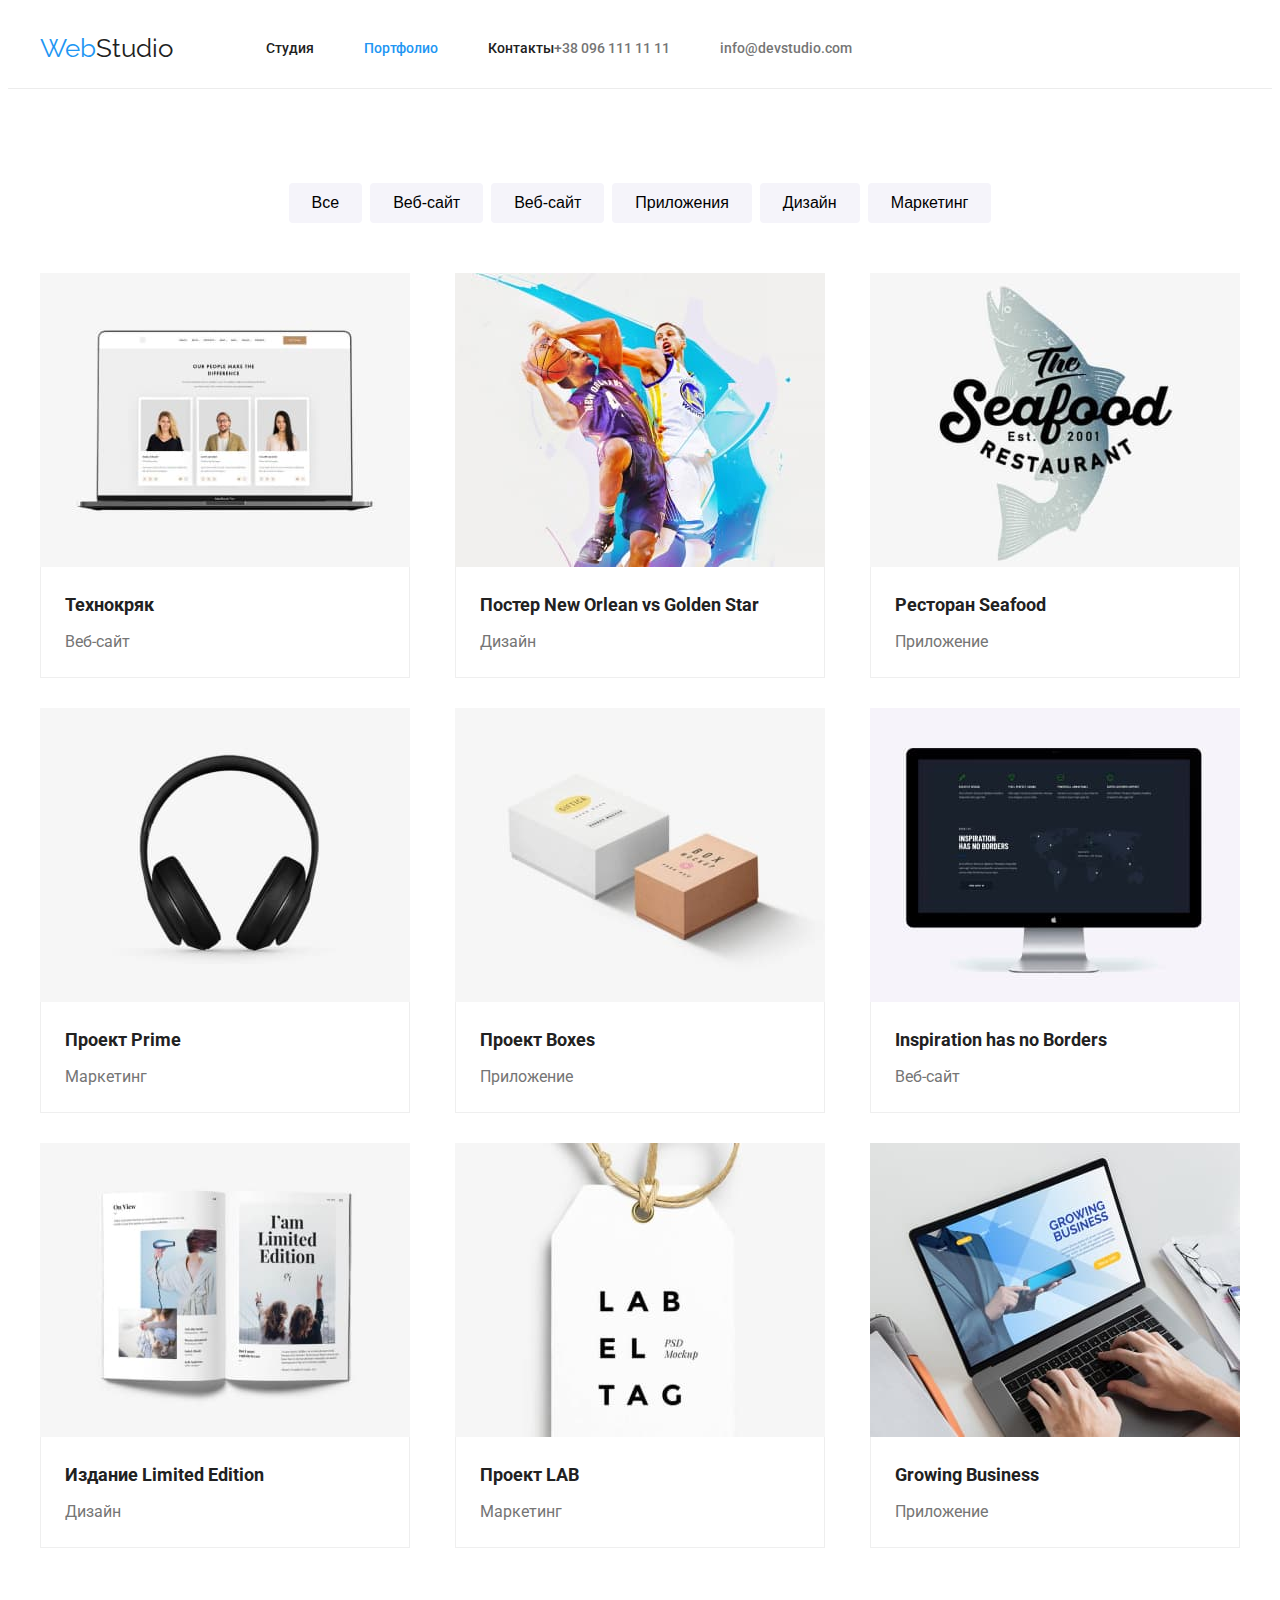
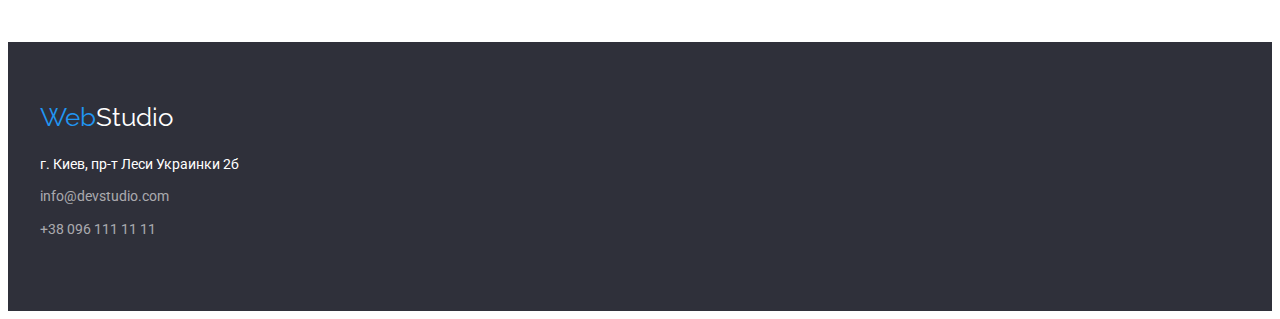
==== portfolio.html @ 3dfd872c "Initial commit" ====
<!DOCTYPE html>
<html lang="en">
  <head>
    <meta charset="UTF-8" />
    <meta http-equiv="X-UA-Compatible" content="IE=edge" />
    <meta name="viewport" content="width=device-width, initial-scale=1.0" />

    <title>Портфолио</title>
    <link
      href="https://fonts.googleapis.com/css2?family=Raleway:wght@700&family=Roboto:wght@400;500;700;900&display=swap"
      rel="stylesheet"
    />
    <link rel="stylesheet" href="https://cdnjs.cloudflare.com/ajax/libs/modern-normalize/1.1.0/modern-normalize.min.css" integrity="sha512-wpPYUAdjBVSE4KJnH1VR1HeZfpl1ub8YT/NKx4PuQ5NmX2tKuGu6U/JRp5y+Y8XG2tV+wKQpNHVUX03MfMFn9Q==" crossorigin="anonymous" referrerpolicy="no-referrer" />
    <link rel="stylesheet" href="./css/styles.css" />
  </head>
  <body>
    <header class="header">
      <div class="header-container container">
        <a class="header-logo" href="./index.html" title="WebStudio"
          ><span class="web">Web</span><span class="studio">Studio</span></a
        >
        <nav>
          <ul class="header-nav-group">
            <li class="header-nav-item"><a class="header-nav" href="./index.html">Студия</a></li>
            <li class="header-nav-item"><a class="header-nav curent" href="./portfolio.html">Портфолио</a></li>
            <li class="header-nav-item"><a class="header-nav" href="kontactu">Контакты</a></li>
          </ul>
        </nav>
        <div class="section-header-contacts">
        <ul class="header-contact-container">
          <li class="header-contacts-item" ><a class="header-contacts" href="tel:+380961111111">+38 096 111 11 11</a></li>
          <li class="header-contacts-item" ><a class="header-contacts" href="mailto:info@devstidio.com">info@devstudio.com</a></li>
        </ul>
      </div>
     
      </div>
    </header>
    <main>
      <section class="section" >
        <div class="container">
          <ul class="filter">
            <li class="filter-item"><button type="button" class="filter-button">Все</button></li>
            <li class="filter-item"><button type="button" class="filter-button">Веб-сайт</button></li>
            <li class="filter-item"><button type="button" class="filter-button">Веб-сайт</button></li>
            <li class="filter-item"><button type="button" class="filter-button">Приложения</button></li>
            <li class="filter-item"><button type="button" class="filter-button">Дизайн</button></li>
            <li class="filter-item"><button type="button" class="filter-button">Маркетинг</button></li>
          </ul>
          <ul class="items">
            <li class="item">
              <div class="item-image">
                <img class="item-image-img" src="./images/1.jpg" alt="пример работы" width="370" />
              </div>
              <div class="item-details">
                <h3 class="item-details-title">Технокряк</h3>
                <p class="item-details-category">Веб-сайт</p>
              </div>
            </li>

            <li class="item">
              <div class="item-image">
                <img class="item-image-img" src="./images/2.jpg" alt="пример работы" width="370" />
              </div>
              <div class="item-details">
                <h3 class="item-details-title">Постер New Orlean vs Golden Star</h3>
                <p class="item-details-category">Дизайн</p>
              </div>
            </li>

            <li class="item">
              <div class="item-image">
                <img class="item-image-img" src="./images/3.jpg" alt="пример работы" width="370" />
              </div>
              <div class="item-details">
                <h3 class="item-details-title">Ресторан Seafood</h3>
                <p class="item-details-category">Приложение</p>
              </div>
            </li>
            <li class="item">
              <div class="item-image">
                <img class="item-image-img" src="./images/4.jpg" alt="пример работы" width="370" />
              </div>
              <div class="item-details">
                <h3 class="item-details-title">Проект Prime</h3>
                <p class="item-details-category">Маркетинг</p>
              </div>
            </li>

            <li class="item">
              <div class="item-image">
                <img class="item-image-img" src="./images/5.jpg" alt="пример работы" width="370" />
              </div>
              <div class="item-details">
                <h3 class="item-details-title">Проект Boxes</h3>
                <p class="item-details-category">Приложение</p>
              </div>
            </li>
            <li class="item">
              <div class="item-image">
                <img class="item-image-img" src="./images/6.jpg" alt="пример работы" width="370" />
              </div>
              <div class="item-details">
                <h3 class="item-details-title">Inspiration has no Borders</h3>
                <p class="item-details-category">Веб-сайт</p>
              </div>
            </li>
            <li class="item">
              <div class="item-image">
                <img class="item-image-img" src="./images/7.jpg" alt="пример работы" width="370" />
              </div>
              <div class="item-details">
                <h3 class="item-details-title">Издание Limited Edition</h3>
                <p class="item-details-category">Дизайн</p>
              </div>
            </li>
            <li class="item">
              <div class="item-image">
                <img class="item-image-img"  src="./images/8.jpg" alt="пример работы" width="370" />
              </div>
              <div class="item-details">
                <h3 class="item-details-title">Проект LAB</h3>
                <p class="item-details-category">Маркетинг</p>
              </div>
            </li>
            <li class="item">
              <div class="item-image">
                <img class="item-image-img" src="./images/9.jpg" alt="пример работы" width="370" />
              </div>
              <div class="item-details">
                <h3 class="item-details-title">Growing Business</h3>
                <p class="item-details-category">Приложение</p>
              </div>
            </li>
          </ul>
        </div>
      </section>
    </main>
    <footer class="footer">
   
      <div class="container">
        <a class="footer-logo" href="./index.html" title="WebStudio"
          ><span class="web">Web</span><span class="studio-footer">Studio</span></a
        >

        <address class="address-section">
          <ul class="footer-adress">
            <li class="address-items">
              <a
                class="adres"
                href="https://www.google.co/maps/place/%D0%B1%D1%83%D0%BB.+%D0%9B%D0%B5%D1%81%D0%B8+%D0%A3%D0%BA%D1%80%D0%B0%D0%B8%D0%BD%D0%BA%D0%B8,+2,+%D0%9A%D0%B8%D0%B5%D0%B2,+02000/@50.4380034,30.5231071,17z/data=!3m1!4b1!4m5!3m4!1s0x40d4cf01cf686589:0x1debb33ce8d40a66!8m2!3d50.4380034!4d30.5252958"
                >г. Киев, пр-т Леси Украинки 2б</a
              >
            </li>
            <li class="address-items">
              <a class="contacts-upper" href="mailto:info@devstidio.com">info@devstudio.com</a>
            </li>
            <li class="address-items"><a class="contacts-upper" href="tel:+380961111111">+38 096 111 11 11</a></li>
          </ul>
        </address>
      </div>
   
  </footer>
  </body>
</html>
---- css/styles.css ----
a {
  text-decoration: none; /* Отменяем подчеркивание у ссылки */
}
ul {
  list-style: none;
  padding: 0px;
  margin: 0px;
}
* h1,
h2,
h3,
h4,
h5,
h6,
p {
  margin: 0px;
  padding: 0px;
}
/* VARIABLE VALUE */
:root {
  /* bgl */
  --text-element-color: #757575;
  --body-background-color: #fff;
  --item-detail-item-color: #212121;
  /* text color */
  --filter-button-color: #f5f4fa;
  --liting-color: #2196f3;
  --background-color-second: #2f303a;
}

body {
  font-family: Roboto, 'sans-serif';
  background-color: var(--body-background-color);
  color: var(--item-detail-item-color);
}
.section {
  background-color: var(--body-background-color);

  margin-right: auto;
  margin-left: auto;
  /* margin-bottom: 94px; */
  padding-bottom: 94px;
  padding-top: 94px;
}
.container {
  margin-left: auto;
  margin-right: auto;
  width: 1200px;
  padding-left: 15px;
  padding-right: 15px;
}
.section-main {
  background-color: var(--body-background-color);
  width: 1200px;

  margin-top: 0px;
  margin-right: auto;
  margin-left: auto;
}

/* Header */

.header {
  border-bottom: 1px solid #ececec;
}
.header-container {
  display: flex;
  align-items: center;
}
.header-logo {
  display: block;
  margin-right: 93px;
}
.web {
  font-size: 26px;
  font-family: Raleway;
  color: var(--liting-color);

  line-height: 1.1738;
}
.studio {
  font-family: Raleway;
  color: var(--item-detail-item-color);
  font-size: 26px;
  line-height: 1.1738;
}

.header-nav-group {
  display: flex;
  color: var(--item-detail-item-color);
  font-size: 14px;
  line-height: 1.1428;
  padding: 0px;
}
.header-nav-item {
  margin-right: 50px;
}
.header-nav-item:last-child {
  margin-right: 0px;
}
.header-nav {
  color: var(--item-detail-item-color);

  font-family: Roboto;
  font-style: normal;
  font-weight: 500;
  font-size: 14px;
  line-height: 1.1428;
  padding: 32px 0;
  display: inline-block;
}
.header-nav:focus,
.header-nav:hover,
.header-nav:active {
  color: var(--liting-color);
}

.header-contact-container {
  display: flex;
  align-items: center;
  justify-content: center;
  margin-left: auto;
}

.header-contacts {
  color: var(--text-element-color);
  font-family: Roboto;
  font-style: normal;
  font-weight: 500;
  font-size: 14px;
  line-height: 1.1721;
}
.header-contacts {
  display: flex;
  align-items: center;
  justify-content: center;
}
.header-contacts-item:first-child {
  margin-right: 50px;
}

.header-contacts-item:hover .header-feadback-icon {
  fill: #2196f3;
}
.header-contacts:hover,
.header-contacts:active,
.header-contacts:focus {
  color: var(--liting-color);
}

.curent {
  color: var(--liting-color);
}
.header-feadback-icon {
  display: block;
  margin-right: 10px;
}

/* HERO */

.hero {
}
.hero-section {
  /* background-color: var(--background-color-second); */
  max-width: 1600px;

  background-size: cover;
  background-position: center;

  background-image: linear-gradient(to right, rgba(47, 48, 58, 0.4) 100%, rgba(47, 48, 58, 0.4)),
    url(../images/overlay.jpg);
  margin-left: auto;
  margin-right: auto;
  padding-bottom: 200px;
  padding-top: 200px;

  box-sizing: border-box;
}
.overlay {
}

.hero-text {
  text-transform: uppercase;
  font-family: Roboto;
  font-style: normal;
  font-weight: 900;
  font-size: 44px;
  letter-spacing: 0.06em;
  line-height: 1.3636;
  text-align: center;
  color: var(--body-background-color);
  width: 696px;
  margin-bottom: 30px;
  margin-left: auto;
  margin-right: auto;
}

.container-service-button {
  text-align: center;
  padding-bottom: 200px;
}
.service-order-button {
  background-color: var(--liting-color);
  font-style: normal;
  font-weight: bold;
  font-size: 16px;
  line-height: 1.875;
  color: var(--body-background-color);
  cursor: pointer;
  padding: 10px 32px;
  border-radius: 4px;
  border: none;
  margin: 0px auto;
  display: block;
}

/* FEATURES */
.feature-section {
  margin-left: auto;
  margin-right: auto;
  padding-bottom: 0px;
}
.feature-container-section {
  display: flex;
}
.feature-heading {
  text-transform: uppercase;
  font-style: normal;
  font-weight: bold;
  font-size: 14px;
  line-height: 1.1428;
  color: var(--item-detail-item-color);
  margin-bottom: 10px;
}
.feature-items {
  margin-right: 30px;
}
.feature-items:last-child {
  margin-right: 0px;
}
.feature-items-icon {
  display: flex;
  justify-content: center;
  align-items: center;
  content: '';
  background-size: content;
  background-repeat: no-repeat;
  background-position: center;
  height: 120px;
  width: 270px;
  border-radius: 4px;
  margin-bottom: 30px;
  background-color: #f5f4fa;
}
/* .icon-attention::before{
  background-image: url(../images/Group.svg);
}

.feature-items:last-child{
  margin-right: 0px;
}
.icon-punctuality::before{
background-image: url(../images/clock\ 1.svg);
}
.icon-pllaning::before{
  background-image: url(../images/diagram\ 1.svg);
}
.icon-technologies::before{
  background-image: url(../images/astronaut\ 1.svg);
 
} */
.feature-description {
  font-style: normal;
  font-weight: normal;
  font-size: 14px;
  line-height: 1.7142;
  color: var(--text-element-color);
}
.section-heading {
  font-style: normal;
  font-weight: bold;
  font-size: 36px;
  line-height: 1.166666;
  color: var(--item-detail-item-color);
  text-align: center;
  margin-bottom: 50px;
}

.what-we-do-image {
  display: flex;
  justify-content: space-between;
}

.name {
  font-style: normal;
  font-weight: 500;
  font-size: 16px;
  line-height: 1.1875;
  color: var(--item-detail-item-color);
  margin-top: 30px;
  margin-bottom: 10px;
  text-align: center;
}
.position {
  font-style: normal;
  font-weight: normal;
  font-size: 16px;
  line-height: 1.1875;
  color: var(--text-element-color);
  text-align: center;
  margin-bottom: 16px;
}
.heder-nav:hover,
heder-nav:active,
.heder-nav:focus {
  color: var(--liting-color);
}
.adres:hover,
.adres:active,
.contacts-upper:hover,
.contacts-upper:active,
.contacts-upper:focus,
.adres:focus {
  color: var(--liting-color);
}

.our-team-section {
  background-color: var(--filter-button-color);
}
.team-items {
  display: flex;
  justify-content: space-between;
}
.hooman {
  background-color: var(--body-background-color);
  width: 270px;
  margin-right: 30px;
  box-shadow: 0px 1px 3px rgba(0, 0, 0, 0.12), 0px 1px 1px rgba(0, 0, 0, 0.14),
    0px 2px 1px rgba(0, 0, 0, 0.2);
  border-radius: 0px 0px 4px 4px;
}
.social-list {
  display: flex;
  align-items: center;

  justify-content: center;
  padding-bottom: 30px;
}
.social-item {
  display: flex;
  align-items: center;
  justify-content: center;
  margin-right: 10px;
}
.social-item:last-child {
  margin-right: 0px;
}
.social-link {
  display: flex;
  fill: #afb1b8;
  height: 44px;
  width: 44px;
  align-items: center;
  justify-content: center;

  border-radius: 50%;
}
.social-item:hover .social-link {
  fill: var(--body-background-color);
  background-color: #2196f3;
}
.hooman:last-child {
  margin-right: 0px;
}
.studio-footer {
  font-family: Raleway;
  color: var(--body-background-color);
  font-size: 26px;
  line-height: 1.1738;
}
.nav {
  display: inline-flex;
  justify-content: space-around;
}

.text-element {
  font-family: inherit;
  font-size: 14 px;
  line-height: 1.7;
  color: var(--text-element-color);
}

.main-container {
}

.filter {
  display: flex;
  justify-content: center;
  margin-bottom: 50px;
}
.filter-item {
  display: block;
  margin-right: 8px;
}
.filter-item:last-child {
  margin-right: 0px;
}
.filter-button {
  display: inline-block;
  background-color: var(--filter-button-color);
  cursor: pointer;
  font-style: normal;
  font-weight: 500;
  font-size: 16px;
  line-height: 1.625;
  border-radius: 4px;
  padding: 6px 22px;
  text-align: center;
  border: 1px solid transparent;
}

.filter-button:hover,
.filter-button:focus {
  background-color: var(--liting-color);
  color: var(--body-background-color);
  cursor: pointer;
}

.items {
  display: flex;
  flex-wrap: wrap;
  justify-content: space-between;
}

.item {
  display: flex;
  flex-direction: column;
  margin-right: 30px;
  margin-top: 30px;
}
.item:nth-child(3n) {
  margin-right: 0px;
}

.item:nth-child(-n + 3) {
  margin-top: 0px;
}

.item-details {
  border-bottom: 1px solid #eeeeeeee;
  border-left: 1px solid #eeeeeeee;
  border-right: 1px solid #eee;
  padding-top: 20px;
  padding-bottom: 20px;
}
.item-image-img {
  display: block;
}
.item-details-title {
  display: inline-block;
  font-size: 18px;
  line-height: 2;
  font-weight: bold;
  font-style: normal;
  margin-bottom: 4px;
  margin-left: 24px;
}
.item-details-category {
  font-size: 16px;
  font-weight: normal;
  font-style: normal;
  line-height: 1.875;
  color: var(--text-element-color);
  margin-left: 24px;
}

.regular-clients-list {
  display: flex;
  align-items: center;
  justify-content: center;
}
.regular-client-item {
  display: flex;
  align-items: center;
  justify-content: center;
  width: 170px;
  height: 92px;
  border-radius: 4px;
  border: 1px solid #afb1b8;
}
.regular-client-item:not(:last-child) {
  margin-right: 30px;
}
.regular-client-item:hover .regular-client-link {
  fill: #2196f3;
}
.regular-client-item:hover {
  border: 1px solid #2196f3;
}
.regular-client-link {
 
  padding: 16px 32px;
  fill: #afb1b8;
}

.footer {
  background-color: var(--background-color-second);
  padding-top: 60px;
  padding-bottom: 60px;
}

.footer-logo {
  display: block;
  margin-bottom: 20px;
}
.address-section {
}
.adres {
  font-family: Roboto;
  font-style: normal;
  font-weight: normal;
  font-size: 14px;
  line-height: 1.7142;
  color: var(--body-background-color);
}
.address-items {
  margin-bottom: 9px;
}
.contacts-upper {
  display: block;
  font-family: Roboto;
  font-style: normal;
  font-weight: normal;
  font-size: 14px;
  line-height: 1.7142;
  color: rgba(255, 255, 255, 0.6);
  margin-bottom: 9px;
}
.address-items:last-child .contacts-upper {
  margin-bottom: 0px;
}

.footer-container {
  display: flex;
  align-items: baseline;
}
.footer-social-header {
  text-transform: uppercase;
  color: var(--body-background-color);
  display: block;

  margin-bottom: 20px;
}
.footer-social-list {
  display: flex;
  align-items: center;
  justify-content: center;
}
.footer-social-link {
  fill: var(--body-background-color);
}
.footer-social-item {
  display: flex;
  align-items: center;
  justify-content: center;
  height: 44px;
  width: 44px;
  border-radius: 50%;
  background-color: #44454e;
  margin-right: 10px;
}
.footer-social-item:last-child {
  margin-right: 0px;
}
.footer-social-container {
  margin-left: 70px;
}
.footer-social-item:hover {
  background-color: #2196f3;
}
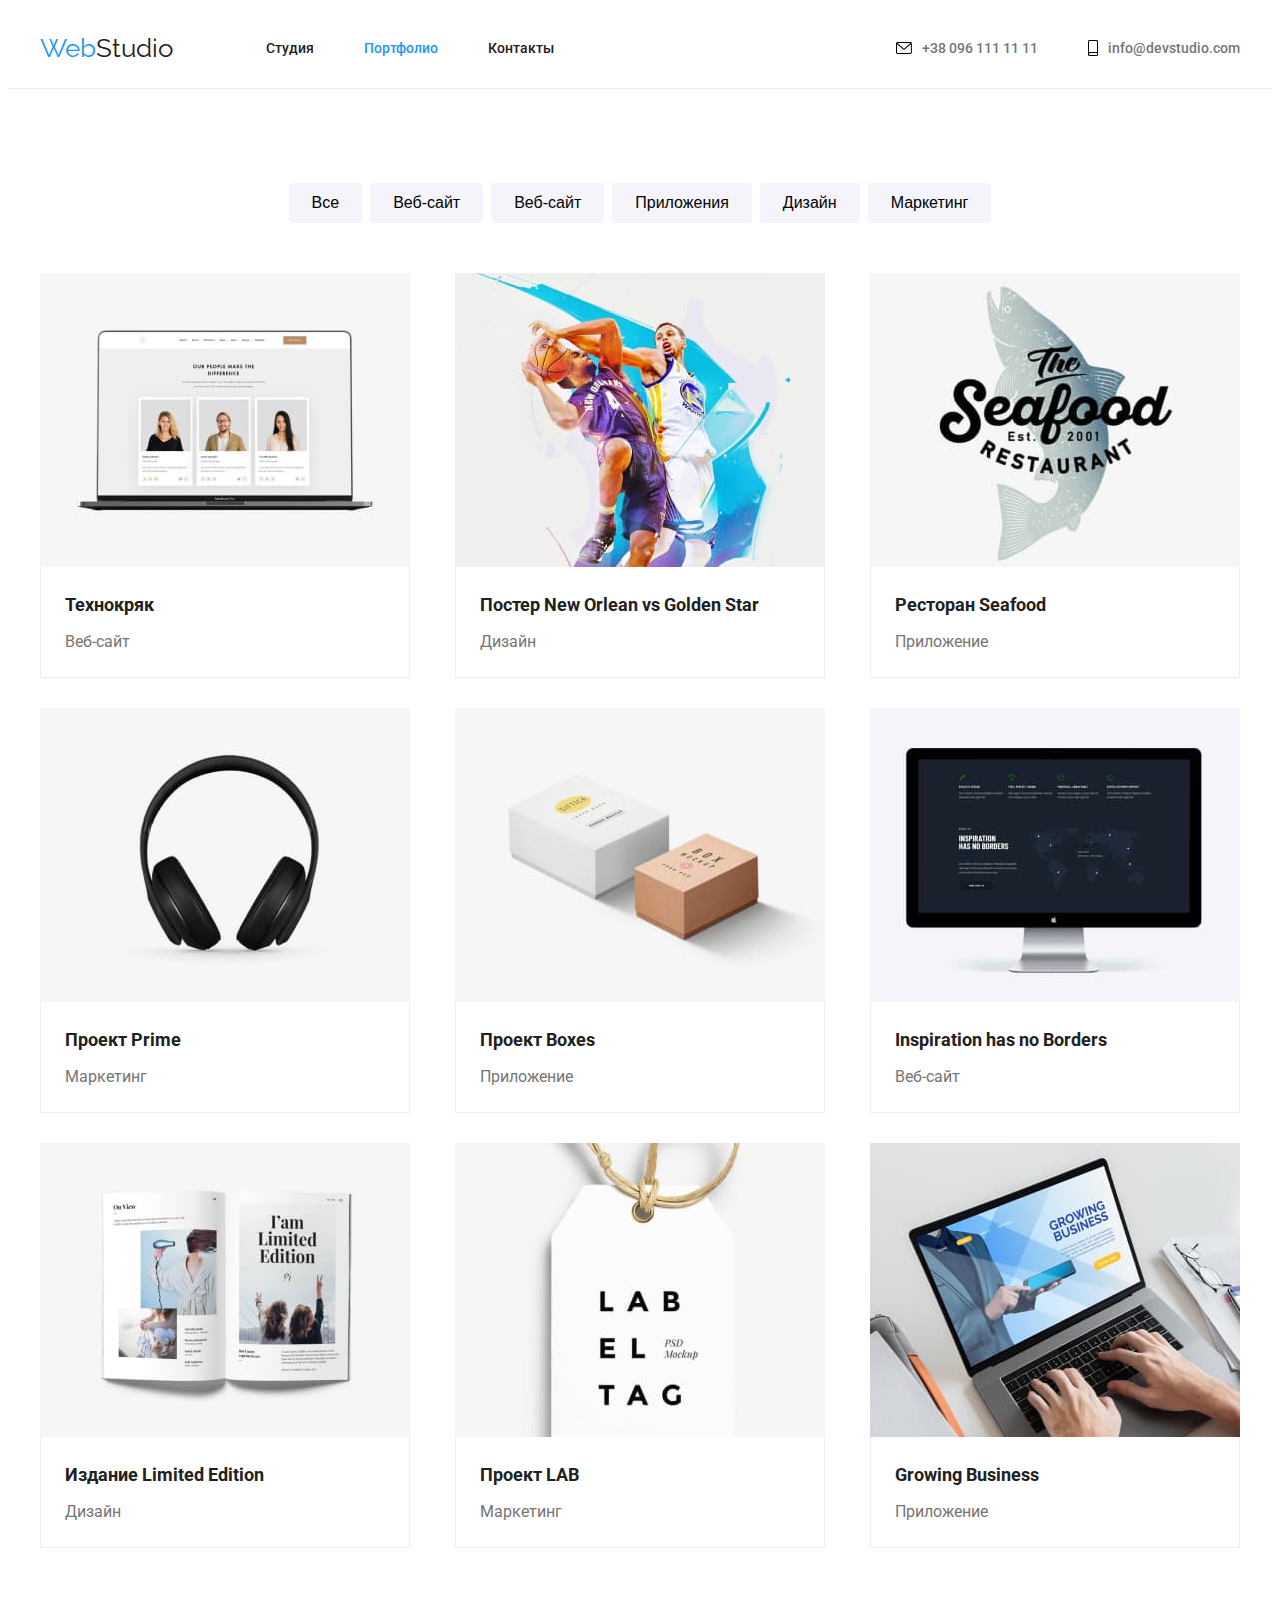
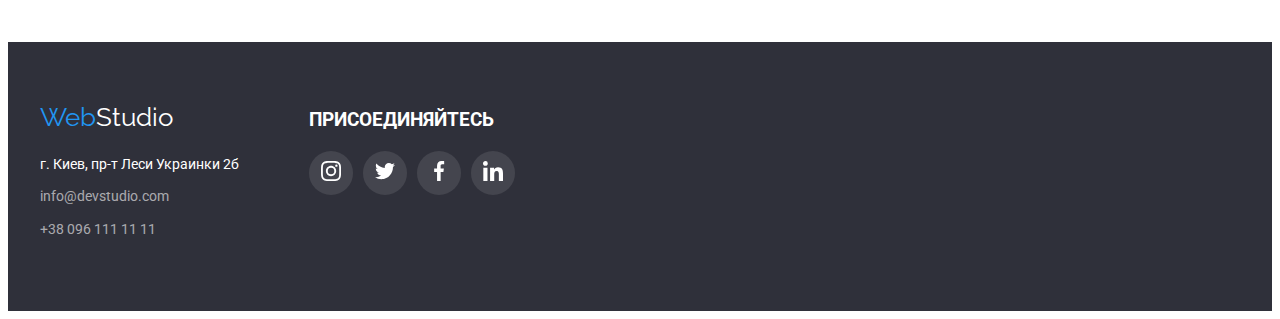
==== commit 2ed07bf4: "fix-o1" ====
--- a/portfolio.html
+++ b/portfolio.html
@@ -10,7 +10,13 @@
       href="https://fonts.googleapis.com/css2?family=Raleway:wght@700&family=Roboto:wght@400;500;700;900&display=swap"
       rel="stylesheet"
     />
-    <link rel="stylesheet" href="https://cdnjs.cloudflare.com/ajax/libs/modern-normalize/1.1.0/modern-normalize.min.css" integrity="sha512-wpPYUAdjBVSE4KJnH1VR1HeZfpl1ub8YT/NKx4PuQ5NmX2tKuGu6U/JRp5y+Y8XG2tV+wKQpNHVUX03MfMFn9Q==" crossorigin="anonymous" referrerpolicy="no-referrer" />
+    <link
+      rel="stylesheet"
+      href="https://cdnjs.cloudflare.com/ajax/libs/modern-normalize/1.1.0/modern-normalize.min.css"
+      integrity="sha512-wpPYUAdjBVSE4KJnH1VR1HeZfpl1ub8YT/NKx4PuQ5NmX2tKuGu6U/JRp5y+Y8XG2tV+wKQpNHVUX03MfMFn9Q=="
+      crossorigin="anonymous"
+      referrerpolicy="no-referrer"
+    />
     <link rel="stylesheet" href="./css/styles.css" />
   </head>
   <body>
@@ -22,29 +28,51 @@
         <nav>
           <ul class="header-nav-group">
             <li class="header-nav-item"><a class="header-nav" href="./index.html">Студия</a></li>
-            <li class="header-nav-item"><a class="header-nav curent" href="./portfolio.html">Портфолио</a></li>
+            <li class="header-nav-item">
+              <a class="header-nav curent" href="./portfolio.html">Портфолио</a>
+            </li>
             <li class="header-nav-item"><a class="header-nav" href="kontactu">Контакты</a></li>
           </ul>
         </nav>
-        <div class="section-header-contacts">
         <ul class="header-contact-container">
-          <li class="header-contacts-item" ><a class="header-contacts" href="tel:+380961111111">+38 096 111 11 11</a></li>
-          <li class="header-contacts-item" ><a class="header-contacts" href="mailto:info@devstidio.com">info@devstudio.com</a></li>
+          <li class="header-contacts-item">
+            <a class="header-contacts" href="tel:+380961111111">
+              <svg class="header-feadback-icon" width="16" height="12">
+                <use href="./images/symbol-defs.svg#icon-envelope"></use>
+              </svg>
+              +38 096 111 11 11</a
+            >
+          </li>
+
+          <li class="header-contacts-item">
+            <a class="header-contacts" href="mailto:info@devstidio.com">
+              <svg class="header-feadback-icon" width="10" height="16">
+                <use href="./images/symbol-defs.svg#icon-smartphone"></use>
+              </svg>
+              info@devstudio.com</a
+            >
+          </li>
         </ul>
-      </div>
-     
       </div>
     </header>
     <main>
-      <section class="section" >
+      <section class="section">
         <div class="container">
           <ul class="filter">
             <li class="filter-item"><button type="button" class="filter-button">Все</button></li>
-            <li class="filter-item"><button type="button" class="filter-button">Веб-сайт</button></li>
-            <li class="filter-item"><button type="button" class="filter-button">Веб-сайт</button></li>
-            <li class="filter-item"><button type="button" class="filter-button">Приложения</button></li>
+            <li class="filter-item">
+              <button type="button" class="filter-button">Веб-сайт</button>
+            </li>
+            <li class="filter-item">
+              <button type="button" class="filter-button">Веб-сайт</button>
+            </li>
+            <li class="filter-item">
+              <button type="button" class="filter-button">Приложения</button>
+            </li>
             <li class="filter-item"><button type="button" class="filter-button">Дизайн</button></li>
-            <li class="filter-item"><button type="button" class="filter-button">Маркетинг</button></li>
+            <li class="filter-item">
+              <button type="button" class="filter-button">Маркетинг</button>
+            </li>
           </ul>
           <ul class="items">
             <li class="item">
@@ -115,7 +143,7 @@
             </li>
             <li class="item">
               <div class="item-image">
-                <img class="item-image-img"  src="./images/8.jpg" alt="пример работы" width="370" />
+                <img class="item-image-img" src="./images/8.jpg" alt="пример работы" width="370" />
               </div>
               <div class="item-details">
                 <h3 class="item-details-title">Проект LAB</h3>
@@ -136,29 +164,60 @@
       </section>
     </main>
     <footer class="footer">
-   
-      <div class="container">
-        <a class="footer-logo" href="./index.html" title="WebStudio"
-          ><span class="web">Web</span><span class="studio-footer">Studio</span></a
-        >
-
-        <address class="address-section">
-          <ul class="footer-adress">
-            <li class="address-items">
-              <a
-                class="adres"
-                href="https://www.google.co/maps/place/%D0%B1%D1%83%D0%BB.+%D0%9B%D0%B5%D1%81%D0%B8+%D0%A3%D0%BA%D1%80%D0%B0%D0%B8%D0%BD%D0%BA%D0%B8,+2,+%D0%9A%D0%B8%D0%B5%D0%B2,+02000/@50.4380034,30.5231071,17z/data=!3m1!4b1!4m5!3m4!1s0x40d4cf01cf686589:0x1debb33ce8d40a66!8m2!3d50.4380034!4d30.5252958"
-                >г. Киев, пр-т Леси Украинки 2б</a
-              >
-            </li>
-            <li class="address-items">
-              <a class="contacts-upper" href="mailto:info@devstidio.com">info@devstudio.com</a>
-            </li>
-            <li class="address-items"><a class="contacts-upper" href="tel:+380961111111">+38 096 111 11 11</a></li>
-          </ul>
-        </address>
+      <div class="container footer-container">
+        <div class="footer-contact">
+          <a class="footer-logo" href="./index.html" title="WebStudio"
+            ><span class="web">Web</span><span class="studio-footer">Studio</span></a
+          >
+
+          <address class="address-section">
+            <ul class="footer-adress">
+              <li class="address-items">
+                <a
+                  class="adres"
+                  href="https://www.google.co/maps/place/%D0%B1%D1%83%D0%BB.+%D0%9B%D0%B5%D1%81%D0%B8+%D0%A3%D0%BA%D1%80%D0%B0%D0%B8%D0%BD%D0%BA%D0%B8,+2,+%D0%9A%D0%B8%D0%B5%D0%B2,+02000/@50.4380034,30.5231071,17z/data=!3m1!4b1!4m5!3m4!1s0x40d4cf01cf686589:0x1debb33ce8d40a66!8m2!3d50.4380034!4d30.5252958"
+                  >г. Киев, пр-т Леси Украинки 2б</a
+                >
+              </li>
+              <li class="address-items">
+                <a class="contacts-upper" href="mailto:info@devstidio.com">info@devstudio.com</a>
+              </li>
+              <li class="address-items">
+                <a class="contacts-upper" href="tel:+380961111111">+38 096 111 11 11</a>
+              </li>
+            </ul>
+          </address>
+        </div>
+        <div class="footer-social-container">
+          <h3 class="footer-social-header">присоединяйтесь</h3>
+          <ul class="footer-social-list">
+            <li class="footer-social-item">
+              <a class="footer-social-link" href="" aria-label="">
+                <svg height="20" width="20">
+                  <use href="./images/symbol-defs.svg#icon-instagram"></use></svg
+              ></a>
+            </li>
+            <li class="footer-social-item">
+              <a class="footer-social-link" href="" aria-label="">
+                <svg height="20" width="20">
+                  <use href="./images/symbol-defs.svg#icon-twitter"></use></svg
+              ></a>
+            </li>
+            <li class="footer-social-item">
+              <a class="footer-social-link" href="" aria-label="">
+                <svg height="20" width="20">
+                  <use href="./images/symbol-defs.svg#icon-facebook"></use></svg
+              ></a>
+            </li>
+            <li class="footer-social-item">
+              <a class="footer-social-link" href="" aria-label="">
+                <svg height="20" width="20">
+                  <use href="./images/symbol-defs.svg#icon-linkedin"></use></svg
+              ></a>
+            </li>
+          </ul>
+        </div>
       </div>
-   
-  </footer>
+    </footer>
   </body>
 </html>
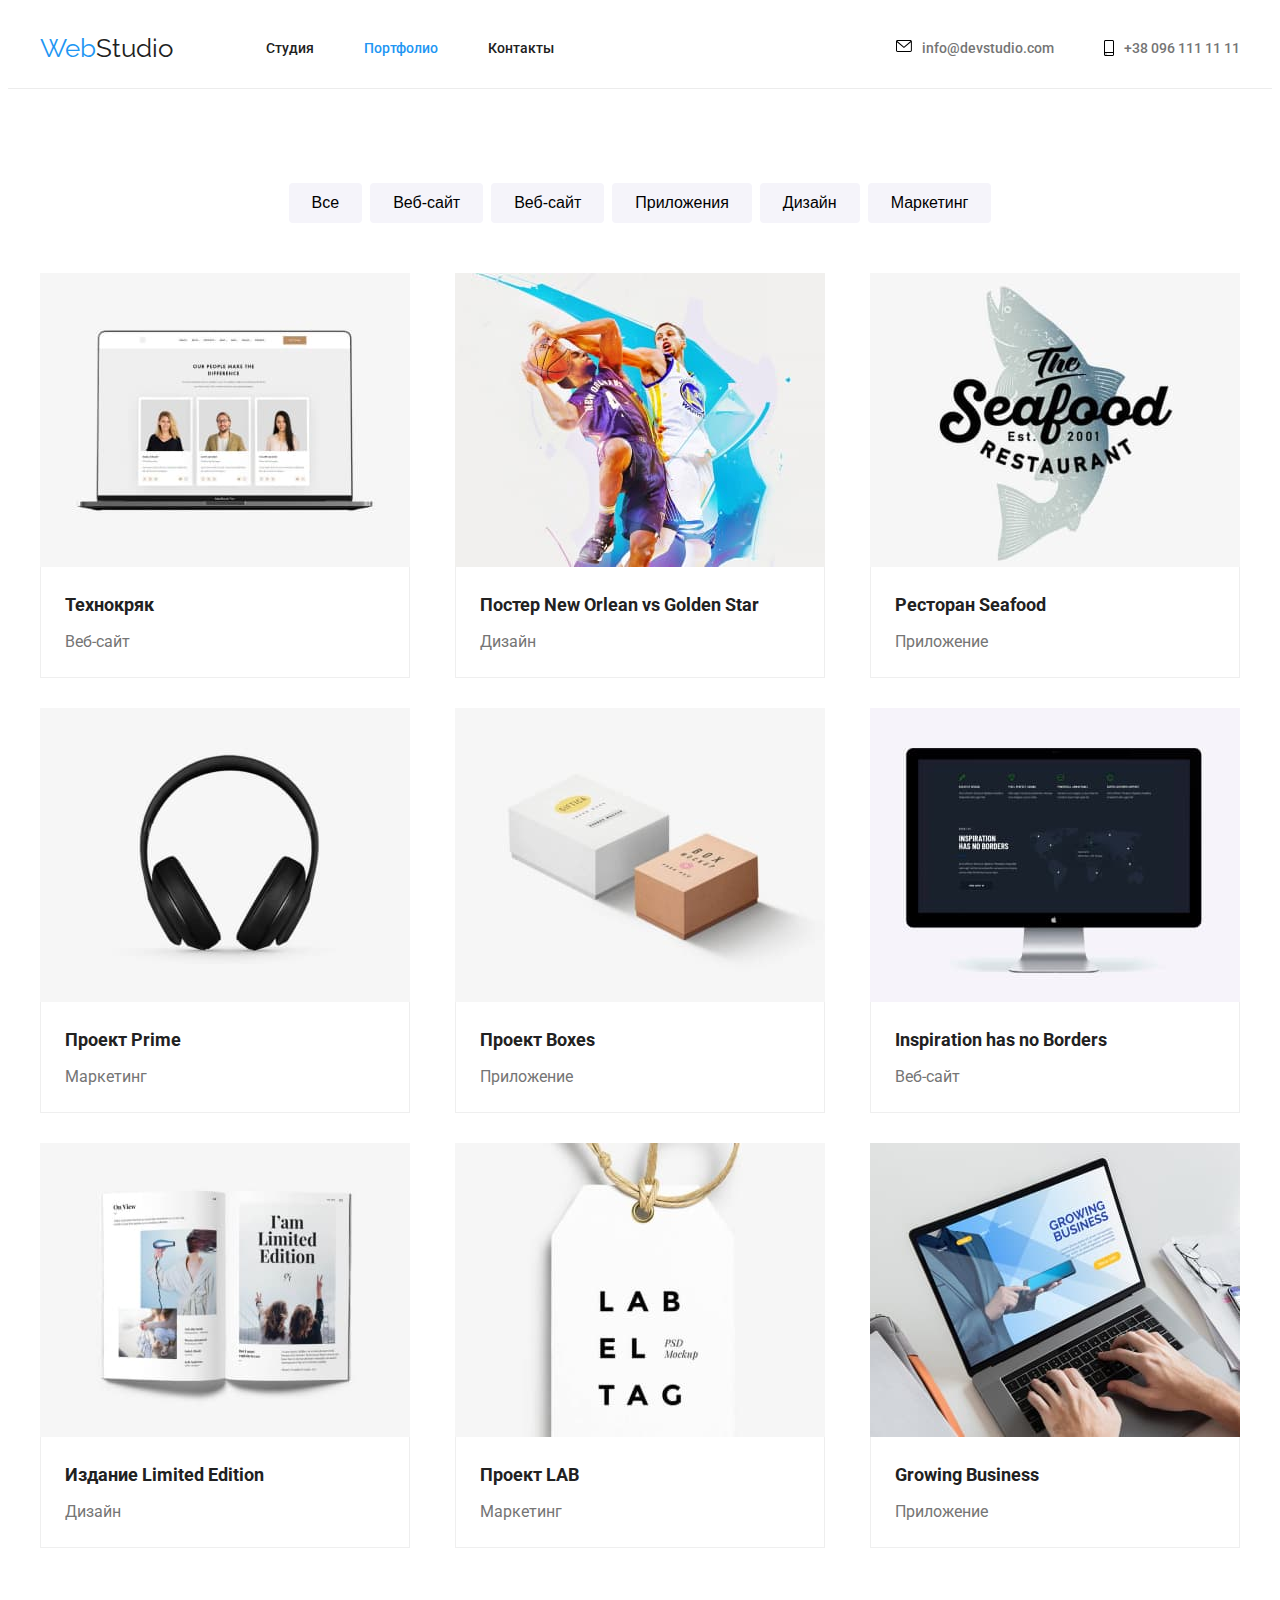
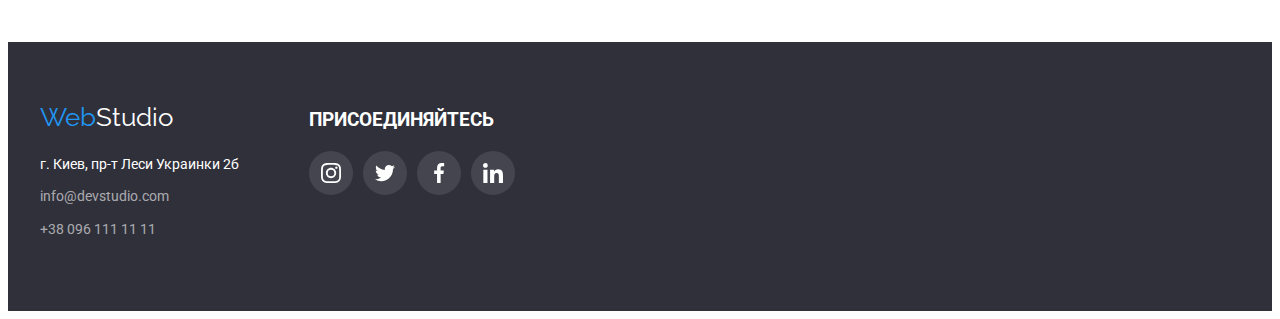
==== commit 15452a1e: "fix-04" ====
--- a/portfolio.html
+++ b/portfolio.html
@@ -36,22 +36,25 @@
         </nav>
         <ul class="header-contact-container">
           <li class="header-contacts-item">
-            <a class="header-contacts" href="tel:+380961111111">
+            <a class="header-contacts" href="mailto:info@devstidio.com">
               <svg class="header-feadback-icon" width="16" height="12">
                 <use href="./images/symbol-defs.svg#icon-envelope"></use>
               </svg>
+              
+              info@devstudio.com</a
+            >
+          </li>
+          <li class="header-contacts-item">
+            <a class="header-contacts" href="tel:+380961111111">
+              <svg class="header-feadback-icon" width="10" height="16">
+                <use href="./images/symbol-defs.svg#icon-smartphone"></use>
+              </svg>
+              
               +38 096 111 11 11</a
             >
           </li>
 
-          <li class="header-contacts-item">
-            <a class="header-contacts" href="mailto:info@devstidio.com">
-              <svg class="header-feadback-icon" width="10" height="16">
-                <use href="./images/symbol-defs.svg#icon-smartphone"></use>
-              </svg>
-              info@devstudio.com</a
-            >
-          </li>
+          
         </ul>
       </div>
     </header>
@@ -194,26 +197,22 @@
             <li class="footer-social-item">
               <a class="footer-social-link" href="" aria-label="">
                 <svg height="20" width="20">
-                  <use href="./images/symbol-defs.svg#icon-instagram"></use></svg
-              ></a>
-            </li>
-            <li class="footer-social-item">
-              <a class="footer-social-link" href="" aria-label="">
-                <svg height="20" width="20">
-                  <use href="./images/symbol-defs.svg#icon-twitter"></use></svg
-              ></a>
-            </li>
-            <li class="footer-social-item">
-              <a class="footer-social-link" href="" aria-label="">
-                <svg height="20" width="20">
-                  <use href="./images/symbol-defs.svg#icon-facebook"></use></svg
-              ></a>
-            </li>
-            <li class="footer-social-item">
-              <a class="footer-social-link" href="" aria-label="">
-                <svg height="20" width="20">
-                  <use href="./images/symbol-defs.svg#icon-linkedin"></use></svg
-              ></a>
+                  <use href="./images/symbol-defs.svg#icon-instagram"></use></svg ></a>
+            </li>
+            <li class="footer-social-item">
+              <a class="footer-social-link" href="" aria-label="">
+                <svg height="20" width="20">
+                  <use href="./images/symbol-defs.svg#icon-twitter"></use></svg></a>
+            </li>
+            <li class="footer-social-item">
+              <a class="footer-social-link" href="" aria-label="">
+                <svg height="20" width="20">
+                  <use href="./images/symbol-defs.svg#icon-facebook"></use></svg></a>
+            </li>
+            <li class="footer-social-item">
+              <a class="footer-social-link" href="" aria-label="">
+                <svg height="20" width="20">
+                  <use href="./images/symbol-defs.svg#icon-linkedin"></use></svg></a>
             </li>
           </ul>
         </div>
--- a/css/styles.css
+++ b/css/styles.css
@@ -129,11 +129,9 @@
   font-weight: 500;
   font-size: 14px;
   line-height: 1.1721;
-}
-.header-contacts {
-  display: flex;
-  align-items: center;
-  justify-content: center;
+
+  display: flex;
+  
 }
 .header-contacts-item:first-child {
   margin-right: 50px;
@@ -154,6 +152,7 @@
 .header-feadback-icon {
   display: block;
   margin-right: 10px;
+  
 }
 
 /* HERO */
@@ -242,7 +241,6 @@
   display: flex;
   justify-content: center;
   align-items: center;
-  content: '';
   background-size: content;
   background-repeat: no-repeat;
   background-position: center;
@@ -252,23 +250,7 @@
   margin-bottom: 30px;
   background-color: #f5f4fa;
 }
-/* .icon-attention::before{
-  background-image: url(../images/Group.svg);
-}
-
-.feature-items:last-child{
-  margin-right: 0px;
-}
-.icon-punctuality::before{
-background-image: url(../images/clock\ 1.svg);
-}
-.icon-pllaning::before{
-  background-image: url(../images/diagram\ 1.svg);
-}
-.icon-technologies::before{
-  background-image: url(../images/astronaut\ 1.svg);
- 
-} */
+
 .feature-description {
   font-style: normal;
   font-weight: normal;
@@ -424,6 +406,7 @@
   background-color: var(--liting-color);
   color: var(--body-background-color);
   cursor: pointer;
+  box-shadow: 0px 3px 1px rgba(0, 0, 0, 0.1), 0px 1px 2px rgba(0, 0, 0, 0.08), 0px 2px 2px rgba(0, 0, 0, 0.12);
 }
 
 .items {
@@ -444,6 +427,10 @@
 
 .item:nth-child(-n + 3) {
   margin-top: 0px;
+}
+.item:hover, .item:focus{
+  box-shadow: 0px 1px 1px rgba(0, 0, 0, 0.12), 0px 4px 4px rgba(0, 0, 0, 0.06), 1px 4px 6px rgba(0, 0, 0, 0.16);
+
 }
 
 .item-details {
@@ -481,8 +468,6 @@
 }
 .regular-client-item {
   display: flex;
-  align-items: center;
-  justify-content: center;
   width: 170px;
   height: 92px;
   border-radius: 4px;
@@ -558,16 +543,21 @@
 }
 .footer-social-link {
   fill: var(--body-background-color);
-}
-.footer-social-item {
+  display: flex;
+  align-items: center;
+  justify-content: center;
   display: flex;
   align-items: center;
   justify-content: center;
   height: 44px;
   width: 44px;
-  border-radius: 50%;
+  
+}
+.footer-social-item {
+  
   background-color: #44454e;
   margin-right: 10px;
+  border-radius: 50%;
 }
 .footer-social-item:last-child {
   margin-right: 0px;
